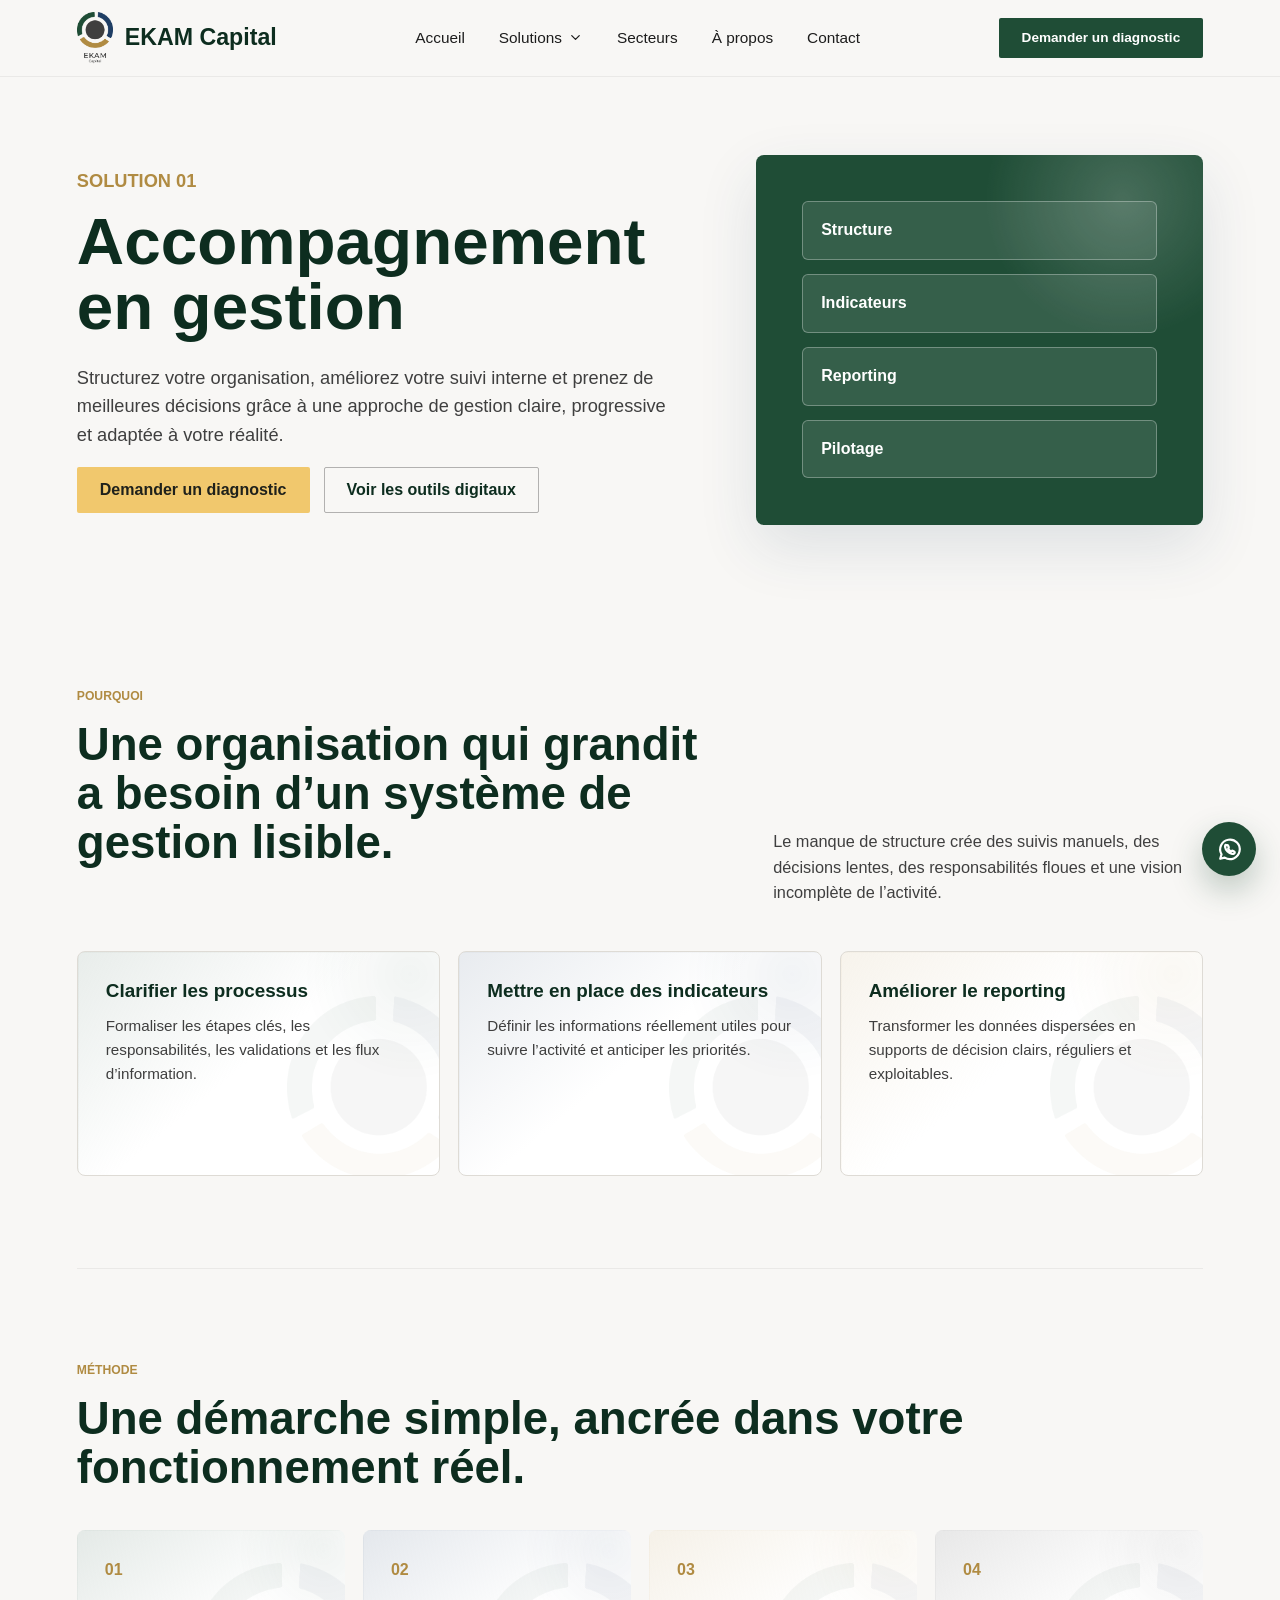
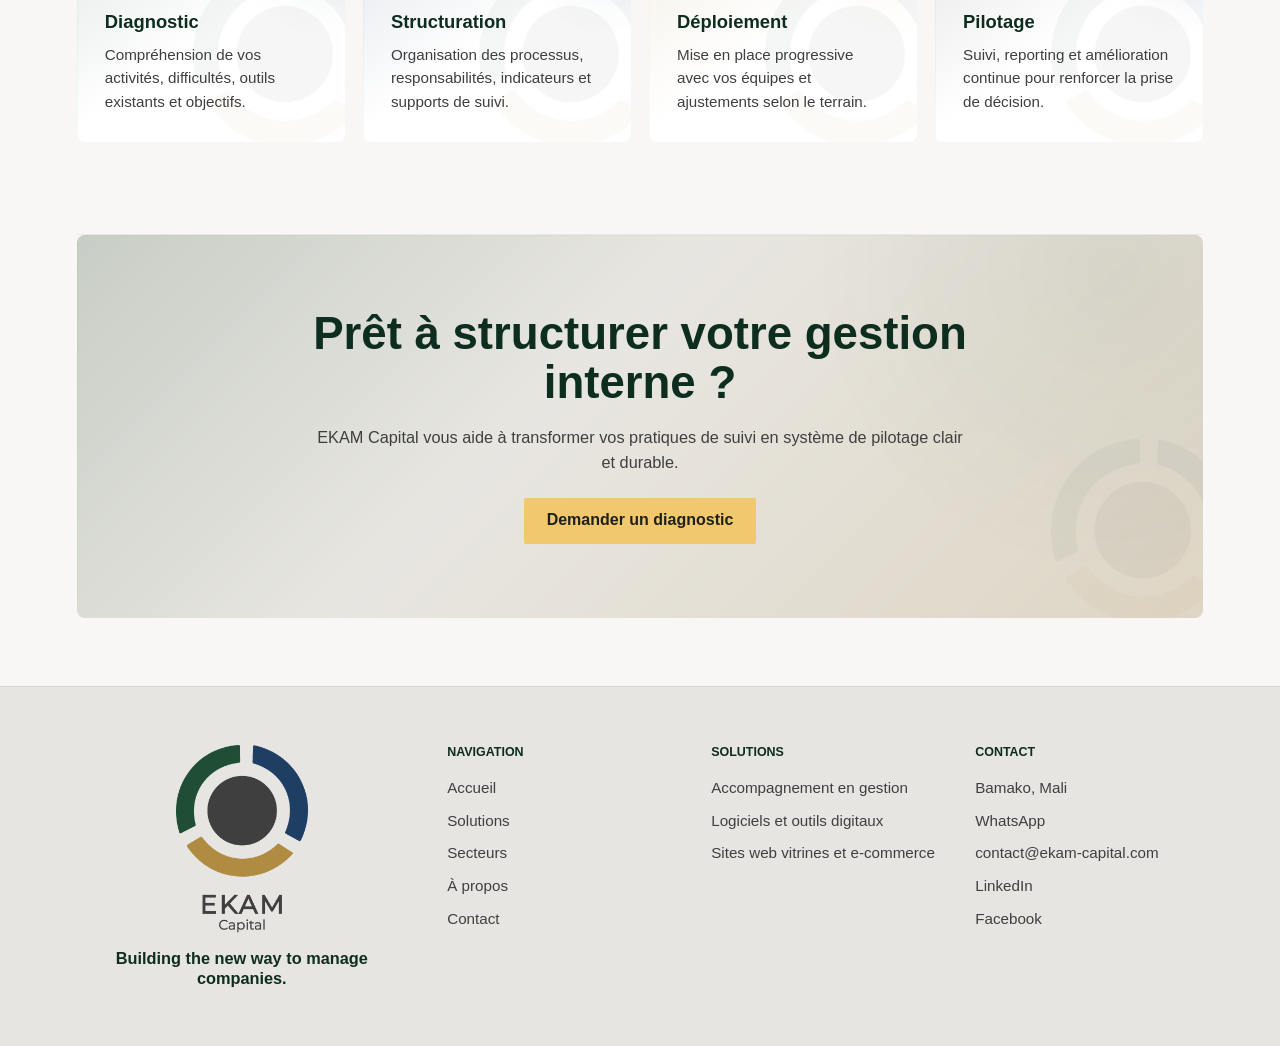
==== accompagnement-gestion.html @ 625c76a0 "Initial EKAM Capital website" ====
<!DOCTYPE html>
<html lang="fr">
  <head>
    <meta charset="UTF-8" />
    <meta name="viewport" content="width=device-width, initial-scale=1.0" />
    <meta
      name="description"
      content="Accompagnement en gestion EKAM Capital : structuration, suivi interne, reporting, indicateurs et pilotage des organisations."
    />
    <title>Accompagnement en gestion - EKAM Capital</title>
    <link rel="stylesheet" href="styles.css" />
  </head>
  <body>
    <header class="site-header">
      <a class="brand" href="index.html" aria-label="Accueil EKAM Capital">
        <img src="assets/ekam-logo.png" alt="EKAM Capital" />
        <span>EKAM Capital</span>
      </a>
      <button class="menu-toggle" type="button" aria-expanded="false" aria-controls="primary-nav">
        <span></span><span></span><span></span><span class="sr-only">Ouvrir le menu</span>
      </button>
      <nav class="primary-nav" id="primary-nav" aria-label="Navigation principale">
        <a href="index.html">Accueil</a>
        <div class="nav-dropdown">
          <button class="dropdown-toggle" type="button" aria-expanded="false">
            Solutions
            <svg viewBox="0 0 24 24" aria-hidden="true"><path d="m6 9 6 6 6-6" /></svg>
          </button>
          <div class="dropdown-menu">
            <a href="accompagnement-gestion.html">Accompagnement en gestion</a>
            <a href="logiciels-sur-mesure.html">Logiciels & outils digitaux</a>
            <a href="sites-web.html">Sites web vitrines & e-commerce</a>
          </div>
        </div>
        <a href="index.html#secteurs">Secteurs</a>
        <a href="index.html#apropos">À propos</a>
        <a href="index.html#contact">Contact</a>
      </nav>
      <a class="header-cta" href="index.html#contact">Demander un diagnostic</a>
    </header>

    <main>
      <section class="solution-hero section-reveal">
        <div>
          <p class="eyebrow">Solution 01</p>
          <h1>Accompagnement en gestion</h1>
          <p>
            Structurez votre organisation, améliorez votre suivi interne et prenez de meilleures décisions grâce à une
            approche de gestion claire, progressive et adaptée à votre réalité.
          </p>
          <div class="hero-actions">
            <a class="btn btn-gold" href="index.html#contact">Demander un diagnostic</a>
            <a class="btn btn-outline" href="logiciels-sur-mesure.html">Voir les outils digitaux</a>
          </div>
        </div>
        <div class="solution-visual visual-green" aria-hidden="true">
          <span>Structure</span>
          <span>Indicateurs</span>
          <span>Reporting</span>
          <span>Pilotage</span>
        </div>
      </section>

      <section class="detail-section section-reveal">
        <div class="section-heading">
          <div>
            <span class="section-label">Pourquoi</span>
            <h2>Une organisation qui grandit a besoin d’un système de gestion lisible.</h2>
          </div>
          <p>
            Le manque de structure crée des suivis manuels, des décisions lentes, des responsabilités floues et une
            vision incomplète de l’activité.
          </p>
        </div>
        <div class="feature-grid">
          <article class="feature-card">
            <h3>Clarifier les processus</h3>
            <p>Formaliser les étapes clés, les responsabilités, les validations et les flux d’information.</p>
          </article>
          <article class="feature-card">
            <h3>Mettre en place des indicateurs</h3>
            <p>Définir les informations réellement utiles pour suivre l’activité et anticiper les priorités.</p>
          </article>
          <article class="feature-card">
            <h3>Améliorer le reporting</h3>
            <p>Transformer les données dispersées en supports de décision clairs, réguliers et exploitables.</p>
          </article>
        </div>
      </section>

      <section class="method-section section-reveal">
        <span class="section-label">Méthode</span>
        <h2>Une démarche simple, ancrée dans votre fonctionnement réel.</h2>
        <div class="method-steps">
          <div><span>01</span><h3>Diagnostic</h3><p>Compréhension de vos activités, difficultés, outils existants et objectifs.</p></div>
          <div><span>02</span><h3>Structuration</h3><p>Organisation des processus, responsabilités, indicateurs et supports de suivi.</p></div>
          <div><span>03</span><h3>Déploiement</h3><p>Mise en place progressive avec vos équipes et ajustements selon le terrain.</p></div>
          <div><span>04</span><h3>Pilotage</h3><p>Suivi, reporting et amélioration continue pour renforcer la prise de décision.</p></div>
        </div>
      </section>

      <section class="cta-band section-reveal">
        <h2>Prêt à structurer votre gestion interne ?</h2>
        <p>EKAM Capital vous aide à transformer vos pratiques de suivi en système de pilotage clair et durable.</p>
        <a class="btn btn-gold" href="index.html#contact">Demander un diagnostic</a>
      </section>
    </main>

    <footer class="site-footer">
      <div class="footer-brand">
        <img src="assets/ekam-logo.png" alt="EKAM Capital" />
        <p>Building the new way to manage companies.</p>
      </div>
      <div class="footer-column">
        <h3>Navigation</h3>
        <a href="index.html">Accueil</a><a href="index.html#solutions">Solutions</a><a href="index.html#secteurs">Secteurs</a><a href="index.html#apropos">À propos</a><a href="index.html#contact">Contact</a>
      </div>
      <div class="footer-column">
        <h3>Solutions</h3>
        <a href="accompagnement-gestion.html">Accompagnement en gestion</a><a href="logiciels-sur-mesure.html">Logiciels et outils digitaux</a><a href="sites-web.html">Sites web vitrines et e-commerce</a>
      </div>
      <div class="footer-column">
        <h3>Contact</h3>
        <span>Bamako, Mali</span><a href="https://wa.me/22372824157" target="_blank" rel="noreferrer">WhatsApp</a><a href="mailto:contact@ekam-capital.com">contact@ekam-capital.com</a><span>LinkedIn</span><span>Facebook</span>
      </div>
    </footer>
    <a class="floating-whatsapp" href="https://wa.me/22372824157" target="_blank" rel="noreferrer" aria-label="Contacter EKAM Capital sur WhatsApp">
      <svg viewBox="0 0 24 24" aria-hidden="true">
        <path d="M4.3 19.7 5.4 16A8.1 8.1 0 1 1 8 18.7l-3.7 1Z" />
        <path d="M9.2 8.7c.2-.4.3-.4.6-.4h.5c.2 0 .4.1.5.4l.6 1.4c.1.3 0 .5-.1.7l-.4.5c.5 1 1.3 1.8 2.4 2.3l.6-.5c.2-.2.4-.2.7-.1l1.3.6c.3.1.4.3.4.6v.5c0 .3-.1.5-.4.6-.5.3-1.1.4-1.8.3-2.7-.4-5.4-3-5.8-5.8-.1-.6.1-1.2.4-1.7Z" />
      </svg>
    </a>
    <script src="script.js"></script>
  </body>
</html>
---- styles.css ----
:root {
  --green: #1f4d36;
  --green-dark: #0d2d1f;
  --blue: #1f3e64;
  --gold: #b08b42;
  --gold-soft: #f1c86d;
  --gray: #3f3f3f;
  --soft: #f3f3f3;
  --line: #dedbd5;
  --muted: #6e6e6e;
  --white: #ffffff;
  --shadow: 0 22px 60px rgba(31, 62, 100, 0.12);
  --ease-ui: cubic-bezier(0.16, 1, 0.3, 1);
  --font: "Tw Cen MT", "Century Gothic", "Aptos", "Segoe UI", sans-serif;
}

* {
  box-sizing: border-box;
}

html {
  scroll-behavior: smooth;
}

body {
  margin: 0;
  color: var(--green-dark);
  background: #f8f7f5;
  font-family: var(--font);
  line-height: 1.55;
  overflow-x: hidden;
}

body.menu-open {
  overflow: hidden;
}

a {
  color: inherit;
  text-decoration: none;
}

img {
  display: block;
  max-width: 100%;
}

main section {
  scroll-margin-top: 92px;
}

button,
input,
select,
textarea {
  font: inherit;
}

.sr-only {
  position: absolute;
  width: 1px;
  height: 1px;
  padding: 0;
  margin: -1px;
  overflow: hidden;
  clip: rect(0, 0, 0, 0);
  white-space: nowrap;
  border: 0;
}

.site-header {
  position: sticky;
  top: 0;
  z-index: 50;
  display: flex;
  align-items: center;
  justify-content: space-between;
  min-height: 74px;
  padding: 0 6vw;
  border-bottom: 1px solid rgba(63, 63, 63, 0.08);
  background: rgba(248, 247, 245, 0.94);
  backdrop-filter: blur(16px);
}

.brand {
  display: inline-flex;
  align-items: center;
  gap: 12px;
  width: auto;
  color: var(--green-dark);
  font-size: 1.45rem;
  font-weight: 900;
}

.brand img {
  width: auto;
  height: 52px;
  object-fit: contain;
}

.primary-nav {
  display: flex;
  align-items: center;
  gap: 34px;
  color: #1b1b1b;
  font-size: 0.96rem;
}

.primary-nav > a,
.dropdown-toggle {
  position: relative;
  padding: 26px 0;
  color: #1d1d1d;
  transition: color 180ms ease;
}

.primary-nav > a:hover,
.dropdown-toggle:hover {
  color: var(--green);
}

.nav-dropdown {
  position: relative;
}

.dropdown-toggle {
  display: inline-flex;
  align-items: center;
  gap: 6px;
  border: 0;
  background: transparent;
  cursor: pointer;
}

.dropdown-toggle svg {
  width: 15px;
  height: 15px;
  fill: none;
  stroke: currentColor;
  stroke-width: 2;
  stroke-linecap: round;
  stroke-linejoin: round;
}

.dropdown-menu {
  position: absolute;
  top: 68px;
  left: 50%;
  min-width: 275px;
  padding: 10px;
  border: 1px solid var(--line);
  border-radius: 8px;
  background: var(--white);
  box-shadow: var(--shadow);
  opacity: 0;
  visibility: hidden;
  pointer-events: none;
  transform: translate(-50%, 8px);
  transition: opacity 180ms ease, transform 180ms ease, visibility 180ms ease;
}

.dropdown-menu a {
  display: block;
  padding: 12px 14px;
  border-radius: 6px;
  color: var(--gray);
  font-size: 0.92rem;
}

.dropdown-menu a:hover {
  background: var(--soft);
  color: var(--green);
}

.nav-dropdown:hover .dropdown-menu,
.nav-dropdown.open .dropdown-menu {
  opacity: 1;
  visibility: visible;
  pointer-events: auto;
  transform: translate(-50%, 0);
}

.header-cta,
.btn {
  display: inline-flex;
  align-items: center;
  justify-content: center;
  min-height: 46px;
  padding: 0 22px;
  border: 1px solid transparent;
  border-radius: 2px;
  font-weight: 700;
  letter-spacing: 0;
  transition: transform 260ms var(--ease-ui), box-shadow 260ms var(--ease-ui), background 260ms var(--ease-ui), border-color 260ms var(--ease-ui);
}

.header-cta {
  min-height: 40px;
  background: var(--green);
  color: var(--white);
  font-size: 0.85rem;
}

.header-cta:hover,
.btn:hover {
  transform: translateY(-2px);
}

.menu-toggle {
  display: none;
  width: 44px;
  height: 44px;
  align-items: center;
  justify-content: center;
  flex-direction: column;
  gap: 5px;
  border: 1px solid var(--line);
  border-radius: 4px;
  background: var(--white);
}

.menu-toggle span:not(.sr-only) {
  width: 20px;
  height: 2px;
  background: var(--green);
}

.btn-gold {
  background: var(--gold-soft);
  color: #1f211b;
}

.btn-gold:hover {
  box-shadow: 0 12px 26px rgba(176, 139, 66, 0.26);
}

.btn-outline {
  border-color: rgba(63, 63, 63, 0.38);
  background: transparent;
  color: var(--green-dark);
}

.btn-outline:hover {
  border-color: var(--green);
  background: var(--white);
}

.hero .btn-outline {
  border-color: rgba(255, 255, 255, 0.58);
  color: var(--white);
}

.hero .btn-outline:hover {
  border-color: var(--white);
  background: rgba(255, 255, 255, 0.12);
}

.btn-whatsapp {
  background: var(--green);
  color: var(--white);
}

.problem-section,
.solutions-section,
.sectors-section,
.about-section,
.contact-section,
.solution-hero,
.detail-section,
.method-section,
.statement-section,
.cta-band {
  width: min(100% - 12vw, 1280px);
  margin: 0 auto;
}

.hero {
  position: relative;
  isolation: isolate;
  display: flex;
  align-items: center;
  width: 100%;
  min-height: calc(100vh - 118px);
  margin: 0;
  padding: 86px 6vw 98px;
  overflow: hidden;
  background: #102b32;
}

.hero::before {
  content: "";
  position: absolute;
  inset: 0;
  z-index: -2;
  background: url("assets/hero-architecture.png") center / cover no-repeat;
  transform: scale(1.02);
}

.hero::after {
  content: "";
  position: absolute;
  inset: 0;
  z-index: -1;
  background:
    linear-gradient(90deg, rgba(4, 28, 19, 0.92) 0%, rgba(4, 28, 19, 0.76) 42%, rgba(4, 28, 19, 0.28) 76%, rgba(4, 28, 19, 0.12) 100%),
    linear-gradient(180deg, rgba(9, 23, 28, 0.16), rgba(9, 23, 28, 0.58));
}

.hero-copy {
  width: min(100%, 1280px);
  margin: 0 auto;
}

.hero .eyebrow {
  color: var(--gold-soft);
}

.eyebrow,
.section-label {
  display: block;
  margin: 0 0 14px;
  color: var(--gold);
  font-size: 0.76rem;
  font-weight: 800;
  letter-spacing: 0;
  text-transform: uppercase;
}

h1,
h2,
h3,
p {
  margin-top: 0;
}

h1 {
  max-width: 760px;
  margin-bottom: 24px;
  color: var(--green-dark);
  font-size: 4.35rem;
  line-height: 1;
  letter-spacing: 0;
}

.hero h1 {
  max-width: 820px;
  color: var(--white);
  text-shadow: 0 16px 42px rgba(0, 0, 0, 0.28);
}

h2 {
  color: var(--green-dark);
  font-size: 2.85rem;
  line-height: 1.08;
  letter-spacing: 0;
}

h3 {
  color: var(--green-dark);
  font-size: 1.35rem;
  line-height: 1.18;
  letter-spacing: 0;
}

p {
  color: var(--gray);
  font-size: 1.02rem;
}

.hero-subtitle {
  max-width: 670px;
  margin-bottom: 26px;
  color: rgba(255, 255, 255, 0.9);
  font-size: 1.15rem;
}

.hero-actions {
  display: flex;
  flex-wrap: wrap;
  gap: 14px;
}

.problem-section,
.solutions-section,
.sectors-section,
.about-section,
.contact-section,
.detail-section,
.method-section,
.statement-section,
.cta-band {
  padding: 92px 0;
}

.problem-section {
  padding-top: 56px;
}

.split-section {
  display: grid;
  grid-template-columns: 1.05fr 0.95fr;
  gap: clamp(36px, 6vw, 88px);
  align-items: start;
}

.text-stack {
  display: grid;
  gap: 18px;
}

.text-stack p:last-child,
.section-heading p:last-child {
  margin-bottom: 0;
}

.approach-cards {
  display: grid;
  grid-template-columns: repeat(2, 1fr);
  gap: 28px;
  margin-top: 58px;
}

.approach-card {
  --card-accent: 31, 77, 54;
  position: relative;
  isolation: isolate;
  overflow: hidden;
  min-height: 340px;
  padding: 42px;
  border: 1px solid var(--line);
  border-radius: 4px;
  background:
    linear-gradient(135deg, rgba(var(--card-accent), 0.09), rgba(255, 255, 255, 0.96) 44%),
    var(--white);
  box-shadow: 0 18px 38px rgba(31, 62, 100, 0.04);
  transition: transform 360ms var(--ease-ui), box-shadow 360ms var(--ease-ui), border-color 360ms var(--ease-ui);
}

.approach-card:nth-child(2) {
  --card-accent: 31, 62, 100;
}

.approach-card::before,
.feature-card::before,
.method-steps div::before,
.about-panel::before,
.contact-form::before,
.contact-card::before,
.cta-band::before {
  content: "";
  position: absolute;
  right: -72px;
  bottom: -86px;
  z-index: 0;
  width: 265px;
  height: 265px;
  background: url("assets/ekam-logo.png") center / contain no-repeat;
  opacity: 0.045;
  pointer-events: none;
}

.approach-card::after,
.feature-card::after,
.method-steps div::after,
.about-panel::after,
.contact-form::after,
.contact-card::after,
.cta-band::after {
  content: "";
  position: absolute;
  inset: 0;
  z-index: 0;
  background:
    linear-gradient(90deg, rgba(var(--card-accent), 0.07) 0 1px, transparent 1px 72px),
    linear-gradient(180deg, rgba(var(--card-accent), 0.05) 0 1px, transparent 1px 72px),
    radial-gradient(circle at 92% 10%, rgba(var(--card-accent), 0.11), transparent 28%);
  opacity: 0.55;
  pointer-events: none;
}

.approach-card > *,
.feature-card > *,
.method-steps div > *,
.about-panel > *,
.contact-form > *,
.contact-card > *,
.cta-band > * {
  position: relative;
  z-index: 1;
}

.approach-card:hover {
  transform: translateY(-5px);
  border-color: rgba(176, 139, 66, 0.42);
  box-shadow: 0 24px 46px rgba(31, 62, 100, 0.1);
}

.approach-icon {
  display: inline-flex;
  align-items: center;
  justify-content: center;
  width: 46px;
  height: 46px;
  margin-bottom: 34px;
  border-radius: 2px;
}

.approach-icon svg {
  width: 23px;
  height: 23px;
  fill: none;
  stroke: currentColor;
  stroke-width: 1.8;
  stroke-linecap: round;
  stroke-linejoin: round;
}

.icon-green {
  background: rgba(31, 77, 54, 0.2);
  color: var(--green);
}

.icon-blue {
  background: rgba(31, 62, 100, 0.2);
  color: var(--blue);
}

.approach-card h3 {
  margin-bottom: 14px;
  font-size: 1.55rem;
}

.approach-card p {
  margin-bottom: 24px;
  font-size: 0.98rem;
}

.approach-card ul {
  display: grid;
  gap: 10px;
  margin: 0;
  padding: 0;
  color: var(--gray);
  list-style: none;
}

.approach-card li {
  position: relative;
  padding-left: 20px;
  font-size: 0.9rem;
}

.approach-card li::before {
  content: "";
  position: absolute;
  top: 0.65em;
  left: 0;
  width: 7px;
  height: 7px;
  border: 1px solid var(--gold);
  border-radius: 50%;
}

.section-heading {
  display: grid;
  grid-template-columns: 1fr minmax(280px, 430px);
  gap: clamp(30px, 5vw, 72px);
  align-items: end;
  margin-bottom: 46px;
}

.section-heading.centered {
  display: block;
  max-width: 790px;
  margin: 0 auto 46px;
  text-align: center;
}

.solution-banners {
  display: grid;
  gap: 18px;
}

.solution-banner {
  display: grid;
  grid-template-columns: 84px 1fr 60px;
  gap: 28px;
  align-items: center;
  min-height: 205px;
  padding: clamp(28px, 4vw, 52px);
  border-radius: 8px;
  color: var(--white);
  overflow: hidden;
  position: relative;
  transition: transform 220ms ease, box-shadow 220ms ease, filter 220ms ease;
}

.solution-banner::before {
  content: "";
  position: absolute;
  right: -58px;
  bottom: -92px;
  width: 285px;
  height: 285px;
  background: url("assets/ekam-logo.png") center / contain no-repeat;
  opacity: 0.08;
  pointer-events: none;
}

.solution-banner::after {
  content: "";
  position: absolute;
  inset: 0;
  background:
    linear-gradient(110deg, rgba(255, 255, 255, 0.12), transparent 42%),
    radial-gradient(circle at 88% 20%, rgba(255, 255, 255, 0.16), transparent 24%);
  pointer-events: none;
}

.solution-banner:hover {
  transform: translateY(-4px);
  box-shadow: 0 24px 50px rgba(31, 62, 100, 0.18);
  filter: saturate(1.05);
}

.solution-banner:hover .banner-arrow {
  transform: translateX(8px);
}

.solution-banner h3,
.solution-banner p,
.solution-banner .banner-index,
.solution-banner .banner-arrow {
  position: relative;
  z-index: 1;
  color: var(--white);
}

.solution-banner h3 {
  margin-bottom: 10px;
  font-size: 2.45rem;
}

.solution-banner p {
  max-width: 760px;
  margin-bottom: 0;
  color: rgba(255, 255, 255, 0.88);
  font-size: 1.04rem;
}

.banner-index {
  align-self: start;
  color: rgba(255, 255, 255, 0.7);
  font-weight: 800;
}

.banner-arrow {
  display: inline-flex;
  justify-self: end;
  align-items: center;
  justify-content: center;
  width: 54px;
  height: 54px;
  border: 1px solid rgba(255, 255, 255, 0.45);
  border-radius: 50%;
  font-size: 1.8rem;
  transition: transform 200ms ease;
}

.banner-green {
  background: var(--green);
}

.banner-blue {
  background: var(--blue);
}

.banner-gold {
  background: var(--gold);
}

.sector-grid {
  display: grid;
  grid-template-columns: repeat(4, 1fr);
  gap: 16px;
}

.sector-mosaic {
  display: grid;
  grid-template-columns: repeat(4, minmax(0, 1fr));
  grid-auto-rows: minmax(150px, auto);
  gap: 10px;
}

.sector-tile {
  position: relative;
  display: flex;
  min-height: 205px;
  padding: 28px 32px;
  overflow: hidden;
  isolation: isolate;
  border-radius: 2px;
  align-items: flex-end;
  justify-content: space-between;
}

.sector-tile::before {
  content: "";
  position: absolute;
  right: -54px;
  bottom: -76px;
  z-index: 0;
  width: 210px;
  height: 210px;
  background: url("assets/ekam-logo.png") center / contain no-repeat;
  opacity: 0.05;
  pointer-events: none;
}

.sector-tile::after {
  content: "";
  position: absolute;
  inset: 0;
  z-index: 1;
  pointer-events: none;
}

.tile-copy {
  position: relative;
  z-index: 2;
}

.sector-tile h3 {
  margin-bottom: 8px;
  font-size: 1.35rem;
}

.sector-tile p {
  max-width: 620px;
  margin-bottom: 0;
  font-size: 0.92rem;
  opacity: 0.88;
}

.tile-icon {
  position: absolute;
  top: 28px;
  left: 28px;
  display: inline-flex;
  align-items: center;
  justify-content: center;
  width: 28px;
  height: 28px;
  z-index: 2;
}

.tile-icon svg {
  width: 23px;
  height: 23px;
  fill: none;
  stroke: currentColor;
  stroke-width: 1.8;
  stroke-linecap: round;
  stroke-linejoin: round;
}

.tile-wide {
  grid-column: span 3;
}

.tile-light {
  min-height: 190px;
  color: var(--green-dark);
  background:
    linear-gradient(90deg, rgba(248, 247, 245, 0.78), rgba(248, 247, 245, 0.9)),
    repeating-linear-gradient(90deg, rgba(31, 62, 100, 0.16) 0 1px, transparent 1px 86px),
    linear-gradient(135deg, rgba(31, 62, 100, 0.15), rgba(255, 255, 255, 0.5));
}

.tile-light::after {
  background:
    linear-gradient(118deg, transparent 48%, rgba(31, 62, 100, 0.08) 49%, transparent 50%),
    linear-gradient(62deg, transparent 55%, rgba(31, 77, 54, 0.08) 56%, transparent 57%);
}

.tile-light .tile-icon {
  color: var(--blue);
}

.tile-light h3,
.tile-light p {
  color: var(--green-dark);
}

.tile-green {
  color: var(--white);
  background:
    radial-gradient(circle at 86% 18%, rgba(255, 255, 255, 0.12), transparent 25%),
    linear-gradient(135deg, rgba(255, 255, 255, 0.08), transparent 42%),
    var(--green);
}

.tile-blue {
  color: var(--white);
  background:
    radial-gradient(circle at 18% 22%, rgba(255, 255, 255, 0.11), transparent 24%),
    linear-gradient(145deg, rgba(255, 255, 255, 0.09), transparent 46%),
    var(--blue);
}

.tile-gold {
  grid-column: span 3;
  color: #1d211c;
  background:
    radial-gradient(circle at 92% 20%, rgba(255, 255, 255, 0.24), transparent 24%),
    linear-gradient(120deg, rgba(255, 255, 255, 0.2), transparent 38%),
    #efc96f;
}

.tile-green::before,
.tile-blue::before,
.tile-charcoal::before {
  opacity: 0.1;
  filter: brightness(0) invert(1);
}

.tile-gold::before,
.tile-gold-soft::before {
  opacity: 0.1;
  mix-blend-mode: multiply;
}

.tile-green::after {
  background:
    repeating-linear-gradient(90deg, rgba(255, 255, 255, 0.08) 0 1px, transparent 1px 68px),
    linear-gradient(34deg, transparent 58%, rgba(255, 255, 255, 0.14) 58.5%, transparent 60%),
    linear-gradient(146deg, transparent 60%, rgba(255, 255, 255, 0.08) 60.5%, transparent 62%);
}

.tile-blue::after {
  background:
    radial-gradient(circle, rgba(255, 255, 255, 0.2) 0 1px, transparent 1.5px) 24px 22px / 22px 22px,
    repeating-linear-gradient(0deg, rgba(255, 255, 255, 0.07) 0 1px, transparent 1px 62px),
    linear-gradient(116deg, transparent 50%, rgba(255, 255, 255, 0.13) 50.5%, transparent 52%);
}

.tile-gold::after {
  background:
    repeating-linear-gradient(90deg, rgba(31, 77, 54, 0.1) 0 1px, transparent 1px 78px),
    linear-gradient(28deg, transparent 54%, rgba(31, 62, 100, 0.12) 54.5%, transparent 56%),
    linear-gradient(152deg, transparent 63%, rgba(255, 255, 255, 0.25) 63.5%, transparent 65%);
}

.tile-green h3,
.tile-green p,
.tile-blue h3,
.tile-blue p,
.tile-charcoal h3,
.tile-charcoal p {
  color: var(--white);
}

.tile-gold h3,
.tile-gold p {
  color: #1d211c;
}

.tile-small {
  min-height: 130px;
  align-items: flex-end;
  border: 0;
  color: var(--white);
  font-weight: 800;
}

.tile-small .tile-copy {
  padding-top: 50px;
}

.tile-small h3 {
  margin-bottom: 0;
  font-size: 1.06rem;
}

.tile-small p {
  opacity: 0.88;
  color: rgba(255, 255, 255, 0.9);
  font-size: 0.83rem;
  font-weight: 600;
}

.tile-gold-soft {
  color: #1d211c;
  background:
    radial-gradient(circle at 80% 26%, rgba(255, 255, 255, 0.22), transparent 26%),
    linear-gradient(135deg, rgba(255, 255, 255, 0.16), transparent 44%),
    #efc96f;
}

.tile-gold-soft h3,
.tile-gold-soft p {
  color: #1d211c;
}

.tile-gold-soft::after {
  background:
    radial-gradient(circle, rgba(31, 62, 100, 0.18) 0 1px, transparent 1.4px) 22px 20px / 24px 24px,
    linear-gradient(38deg, transparent 60%, rgba(31, 77, 54, 0.14) 60.5%, transparent 62%);
}

.tile-charcoal {
  background:
    radial-gradient(circle at 82% 20%, rgba(255, 255, 255, 0.12), transparent 24%),
    linear-gradient(140deg, rgba(255, 255, 255, 0.1), transparent 42%),
    var(--gray);
}

.tile-charcoal::after {
  background:
    repeating-linear-gradient(90deg, rgba(255, 255, 255, 0.08) 0 1px, transparent 1px 52px),
    repeating-linear-gradient(0deg, rgba(255, 255, 255, 0.06) 0 1px, transparent 1px 48px),
    linear-gradient(132deg, transparent 50%, rgba(176, 139, 66, 0.18) 50.5%, transparent 52%);
}

.sector-card,
.feature-card {
  --card-accent: 31, 77, 54;
  position: relative;
  isolation: isolate;
  overflow: hidden;
  min-height: 225px;
  padding: 28px;
  border: 1px solid var(--line);
  border-radius: 8px;
  background:
    linear-gradient(140deg, rgba(var(--card-accent), 0.1), rgba(255, 255, 255, 0.96) 48%),
    var(--white);
  transition: transform 180ms ease, box-shadow 180ms ease, border-color 180ms ease;
}

.feature-card:nth-child(2) {
  --card-accent: 31, 62, 100;
}

.feature-card:nth-child(3) {
  --card-accent: 176, 139, 66;
}

.sector-card:hover,
.feature-card:hover {
  transform: translateY(-3px);
  border-color: rgba(176, 139, 66, 0.55);
  box-shadow: 0 18px 38px rgba(31, 62, 100, 0.08);
}

.sector-card svg {
  width: 32px;
  height: 32px;
  margin-bottom: 22px;
  fill: none;
  stroke: var(--blue);
  stroke-width: 1.8;
  stroke-linecap: round;
  stroke-linejoin: round;
}

.sector-card h3,
.feature-card h3 {
  margin-bottom: 12px;
  font-size: 1.18rem;
}

.sector-card p,
.feature-card p {
  margin-bottom: 0;
  font-size: 0.95rem;
}

.about-panel {
  --card-accent: 31, 77, 54;
  position: relative;
  isolation: isolate;
  overflow: hidden;
  display: grid;
  grid-template-columns: 0.9fr 1.1fr;
  gap: clamp(36px, 6vw, 86px);
  padding: clamp(34px, 5vw, 68px);
  border-radius: 8px;
  background:
    linear-gradient(125deg, rgba(31, 77, 54, 0.12), rgba(232, 230, 225, 0.84) 38%, rgba(176, 139, 66, 0.14)),
    #e8e6e1;
}

.contact-intro {
  max-width: 820px;
  margin: 0 auto 48px;
  text-align: center;
}

.contact-layout {
  display: grid;
  grid-template-columns: minmax(0, 1.1fr) minmax(310px, 0.55fr);
  gap: 28px;
  align-items: start;
}

.contact-form,
.contact-card {
  --card-accent: 31, 62, 100;
  position: relative;
  isolation: isolate;
  overflow: hidden;
  border: 1px solid var(--line);
  border-radius: 8px;
  background:
    linear-gradient(140deg, rgba(var(--card-accent), 0.08), rgba(255, 255, 255, 0.96) 46%),
    var(--white);
  box-shadow: 0 18px 50px rgba(31, 62, 100, 0.08);
}

.contact-form {
  --card-accent: 31, 77, 54;
}

.contact-form {
  display: grid;
  gap: 18px;
  padding: clamp(28px, 4vw, 48px);
}

.form-grid {
  display: grid;
  grid-template-columns: 1fr 1fr;
  gap: 18px;
}

.form-honeypot {
  display: none !important;
}

label {
  display: grid;
  gap: 8px;
  color: #242424;
  font-size: 0.88rem;
  font-weight: 800;
  letter-spacing: 0;
}

input,
select,
textarea {
  width: 100%;
  border: 1px solid rgba(63, 63, 63, 0.36);
  border-radius: 2px;
  background: #f7f5f3;
  color: var(--green-dark);
  outline: none;
  transition: border-color 160ms ease, box-shadow 160ms ease, background 160ms ease;
}

input,
select {
  min-height: 52px;
  padding: 0 16px;
}

textarea {
  resize: vertical;
  padding: 14px 16px;
}

input:focus,
select:focus,
textarea:focus {
  border-color: var(--green);
  background: var(--white);
  box-shadow: 0 0 0 3px rgba(31, 77, 54, 0.12);
}

.form-actions {
  display: flex;
  flex-wrap: wrap;
  gap: 12px;
  margin-top: 10px;
}

.form-feedback {
  display: none;
  gap: 6px;
  padding: 18px 20px;
  border-left: 4px solid var(--green);
  background: rgba(31, 77, 54, 0.08);
  color: var(--gray);
}

.form-feedback.is-visible {
  display: grid;
}

.form-feedback.is-error {
  border-left-color: var(--gold);
  background: rgba(176, 139, 66, 0.14);
}

.form-feedback strong {
  color: var(--green-dark);
  font-size: 1rem;
}

.form-feedback span {
  font-size: 0.95rem;
  line-height: 1.6;
}

.contact-form button:disabled {
  cursor: wait;
  opacity: 0.72;
}

.contact-card {
  --card-accent: 176, 139, 66;
  position: sticky;
  top: 100px;
  display: grid;
  gap: 20px;
  padding: 34px;
  background:
    linear-gradient(rgba(255, 255, 255, 0.9), rgba(255, 255, 255, 0.94)),
    radial-gradient(circle at 80% 18%, rgba(31, 62, 100, 0.16), transparent 28%),
    linear-gradient(145deg, rgba(31, 77, 54, 0.08), rgba(176, 139, 66, 0.1));
}

.contact-card::before {
  right: 12px;
  bottom: 12px;
  width: 180px;
  height: 180px;
  opacity: 0.035;
}

.contact-card h3 {
  margin-bottom: 0;
}

.contact-card p {
  margin-bottom: 0;
}

.contact-lines {
  display: grid;
  gap: 10px;
  color: var(--gray);
}

.contact-lines a:hover,
.footer-column a:hover {
  color: var(--green);
  text-decoration: underline;
}

.mini-cta {
  display: grid;
  gap: 8px;
  padding: 18px;
  border-left: 4px solid var(--gold);
  background: rgba(255, 255, 255, 0.62);
}

.mini-cta strong {
  color: var(--green-dark);
}

.mini-cta span {
  color: var(--gray);
}

.floating-whatsapp {
  position: fixed;
  right: 24px;
  bottom: 24px;
  z-index: 45;
  display: inline-flex;
  align-items: center;
  justify-content: center;
  width: 54px;
  height: 54px;
  border-radius: 50%;
  background: var(--green);
  color: var(--white);
  box-shadow: 0 14px 32px rgba(31, 77, 54, 0.28);
}

.floating-whatsapp svg {
  width: 29px;
  height: 29px;
  fill: none;
  stroke: currentColor;
  stroke-width: 1.8;
  stroke-linecap: round;
  stroke-linejoin: round;
}

.thanks-main {
  min-height: calc(100vh - 280px);
  padding: 92px 6vw;
  background:
    linear-gradient(rgba(248, 247, 245, 0.88), rgba(248, 247, 245, 0.96)),
    url("assets/hero-architecture.png") center / cover no-repeat;
}

.thanks-panel {
  position: relative;
  isolation: isolate;
  overflow: hidden;
  max-width: 820px;
  padding: clamp(34px, 6vw, 72px);
  border: 1px solid rgba(31, 77, 54, 0.14);
  border-radius: 8px;
  background:
    linear-gradient(135deg, rgba(255, 255, 255, 0.92), rgba(232, 230, 225, 0.88)),
    var(--white);
  box-shadow: 0 24px 70px rgba(31, 62, 100, 0.14);
}

.thanks-panel::before {
  content: "";
  position: absolute;
  right: -72px;
  bottom: -86px;
  z-index: 0;
  width: 270px;
  height: 270px;
  background: url("assets/ekam-logo.png") center / contain no-repeat;
  opacity: 0.045;
  pointer-events: none;
}

.thanks-panel > * {
  position: relative;
  z-index: 1;
}

.thanks-panel h1 {
  max-width: 760px;
  margin: 12px 0 18px;
  color: var(--green-dark);
  font-size: clamp(2.4rem, 5vw, 4.4rem);
}

.thanks-panel p {
  max-width: 690px;
  font-size: 1.08rem;
}

.thanks-actions {
  display: flex;
  flex-wrap: wrap;
  gap: 12px;
  margin-top: 30px;
}

.site-footer {
  display: grid;
  grid-template-columns: minmax(220px, 1.1fr) repeat(3, minmax(160px, 0.75fr));
  gap: 36px;
  padding: 58px 6vw;
  border-top: 1px solid rgba(63, 63, 63, 0.1);
  background: #e7e5e1;
}

.footer-brand {
  display: grid;
  align-content: start;
  justify-items: center;
  width: min(100%, 330px);
  text-align: center;
}

.footer-brand img {
  width: 132px;
  margin-bottom: 12px;
}

.footer-brand p {
  max-width: 330px;
  margin-bottom: 0;
  color: var(--green-dark);
  font-weight: 900;
  line-height: 1.25;
}

.footer-column span,
.footer-column a {
  color: var(--gray);
  font-size: 0.95rem;
}

.footer-column {
  display: grid;
  align-content: start;
  gap: 9px;
}

.footer-column h3 {
  margin-bottom: 8px;
  color: var(--green-dark);
  font-size: 0.78rem;
  letter-spacing: 0;
  text-transform: uppercase;
}

.solution-hero {
  display: grid;
  grid-template-columns: minmax(0, 0.95fr) minmax(320px, 0.72fr);
  gap: clamp(40px, 7vw, 96px);
  align-items: center;
  padding: 78px 0 70px;
}

.solution-hero h1 {
  font-size: 4.1rem;
}

.solution-hero p {
  max-width: 690px;
  font-size: 1.14rem;
}

.solution-visual {
  display: grid;
  gap: 14px;
  padding: clamp(26px, 4vw, 46px);
  border-radius: 8px;
  min-height: 370px;
  align-content: center;
  color: var(--white);
  box-shadow: var(--shadow);
}

.solution-visual span {
  display: block;
  padding: 16px 18px;
  border: 1px solid rgba(255, 255, 255, 0.3);
  border-radius: 6px;
  background: rgba(255, 255, 255, 0.1);
  font-weight: 800;
}

.visual-green {
  background:
    radial-gradient(circle at 82% 12%, rgba(255, 255, 255, 0.18), transparent 28%),
    var(--green);
}

.visual-blue {
  background:
    radial-gradient(circle at 82% 12%, rgba(255, 255, 255, 0.18), transparent 28%),
    var(--blue);
}

.visual-gold {
  background:
    radial-gradient(circle at 82% 12%, rgba(255, 255, 255, 0.2), transparent 28%),
    var(--gold);
}

.feature-grid {
  display: grid;
  grid-template-columns: repeat(3, 1fr);
  gap: 18px;
}

.method-section {
  border-top: 1px solid rgba(63, 63, 63, 0.08);
  border-bottom: 1px solid rgba(63, 63, 63, 0.08);
}

.method-steps {
  display: grid;
  grid-template-columns: repeat(4, 1fr);
  gap: 18px;
  margin-top: 36px;
}

.method-steps div {
  --card-accent: 31, 77, 54;
  position: relative;
  isolation: isolate;
  overflow: hidden;
  padding: 28px;
  border-radius: 8px;
  background:
    linear-gradient(145deg, rgba(var(--card-accent), 0.12), rgba(255, 255, 255, 0.95) 50%),
    var(--white);
}

.method-steps div:nth-child(2) {
  --card-accent: 31, 62, 100;
}

.method-steps div:nth-child(3) {
  --card-accent: 176, 139, 66;
}

.method-steps div:nth-child(4) {
  --card-accent: 63, 63, 63;
}

.method-steps span {
  display: inline-flex;
  margin-bottom: 28px;
  color: var(--gold);
  font-weight: 900;
}

.method-steps h3 {
  margin-bottom: 10px;
  font-size: 1.15rem;
}

.method-steps p {
  margin-bottom: 0;
  font-size: 0.95rem;
}

.statement-section {
  padding-top: 42px;
  padding-bottom: 42px;
}

.statement-section p {
  max-width: 1040px;
  margin: 0 auto;
  color: var(--green-dark);
  font-size: 2.25rem;
  line-height: 1.16;
  text-align: center;
}

.cta-band {
  --card-accent: 31, 77, 54;
  position: relative;
  isolation: isolate;
  overflow: hidden;
  display: grid;
  justify-items: center;
  gap: 18px;
  margin-bottom: 68px;
  padding: clamp(42px, 6vw, 74px);
  border-radius: 8px;
  background:
    linear-gradient(135deg, rgba(31, 77, 54, 0.16), rgba(232, 230, 225, 0.9) 42%, rgba(176, 139, 66, 0.18)),
    #e8e6e1;
  text-align: center;
}

.cta-band h2 {
  max-width: 720px;
  margin-bottom: 0;
}

.cta-band p {
  max-width: 650px;
  margin-bottom: 4px;
}

.section-reveal {
  opacity: 0;
  transform: translateY(24px);
  transition: opacity 620ms var(--ease-ui), transform 620ms var(--ease-ui);
}

.hero.section-reveal,
.solution-hero.section-reveal {
  opacity: 1;
  transform: none;
}

.section-reveal.is-visible {
  opacity: 1;
  transform: translateY(0);
}

.section-reveal .approach-card,
.section-reveal .solution-banner,
.section-reveal .sector-tile,
.section-reveal .feature-card,
.section-reveal .method-steps > div {
  opacity: 0;
  transform: translateY(18px);
  transition: opacity 620ms var(--ease-ui), transform 620ms var(--ease-ui), box-shadow 360ms var(--ease-ui), filter 360ms var(--ease-ui);
}

.section-reveal.is-visible .approach-card,
.section-reveal.is-visible .solution-banner,
.section-reveal.is-visible .sector-tile,
.section-reveal.is-visible .feature-card,
.section-reveal.is-visible .method-steps > div {
  opacity: 1;
  transform: translateY(0);
}

.section-reveal.is-visible .approach-card:nth-child(2),
.section-reveal.is-visible .solution-banner:nth-child(2),
.section-reveal.is-visible .sector-tile:nth-child(2),
.section-reveal.is-visible .feature-card:nth-child(2),
.section-reveal.is-visible .method-steps > div:nth-child(2) {
  transition-delay: 80ms;
}

.section-reveal.is-visible .solution-banner:nth-child(3),
.section-reveal.is-visible .sector-tile:nth-child(3),
.section-reveal.is-visible .feature-card:nth-child(3),
.section-reveal.is-visible .method-steps > div:nth-child(3) {
  transition-delay: 140ms;
}

.section-reveal.is-visible .sector-tile:nth-child(4),
.section-reveal.is-visible .method-steps > div:nth-child(4) {
  transition-delay: 200ms;
}

.section-reveal.is-visible .sector-tile:nth-child(n + 5) {
  transition-delay: 240ms;
}

.section-reveal.is-visible .approach-card:hover,
.section-reveal.is-visible .solution-banner:hover,
.section-reveal.is-visible .feature-card:hover {
  transform: translateY(-5px);
}

@media (max-width: 1080px) {
  .solution-hero,
  .split-section,
  .about-panel,
  .contact-layout {
    grid-template-columns: 1fr;
  }

  .hero {
    min-height: calc(100vh - 116px);
  }

  .section-heading {
    grid-template-columns: 1fr;
    align-items: start;
  }

  .approach-cards {
    grid-template-columns: 1fr;
  }

  .sector-mosaic {
    grid-template-columns: repeat(2, 1fr);
  }

  .tile-wide,
  .tile-gold {
    grid-column: span 2;
  }

  .feature-grid,
  .method-steps {
    grid-template-columns: repeat(2, 1fr);
  }

  .contact-card {
    position: static;
  }

  .site-footer {
    grid-template-columns: repeat(2, minmax(0, 1fr));
  }
}

@media (max-width: 820px) {
  .site-header {
    min-height: 68px;
    padding: 0 22px;
  }

  .brand {
    gap: 10px;
    font-size: 1.18rem;
  }

  .brand img {
    height: 44px;
  }

  .menu-toggle {
    display: inline-flex;
  }

  .header-cta {
    display: none;
  }

  .primary-nav {
    position: fixed;
    inset: 68px 0 auto 0;
    display: none;
    min-height: calc(100vh - 68px);
    padding: 28px 22px;
    flex-direction: column;
    align-items: stretch;
    gap: 0;
    background: #f8f7f5;
    border-top: 1px solid var(--line);
  }

  body.menu-open .primary-nav {
    display: flex;
  }

  .primary-nav > a,
  .dropdown-toggle {
    width: 100%;
    justify-content: space-between;
    padding: 17px 0;
    border-bottom: 1px solid rgba(63, 63, 63, 0.1);
    font-size: 1.15rem;
  }

  .nav-dropdown:hover .dropdown-menu {
    opacity: 0;
    visibility: hidden;
    pointer-events: none;
  }

  .nav-dropdown.open .dropdown-menu {
    opacity: 1;
    visibility: visible;
    pointer-events: auto;
  }

  .dropdown-menu {
    position: static;
    display: none;
    min-width: 0;
    padding: 4px 0 12px 14px;
    border: 0;
    background: transparent;
    box-shadow: none;
    transform: none;
    visibility: hidden;
  }

  .nav-dropdown.open .dropdown-menu {
    display: block;
    transform: none;
    visibility: visible;
  }

  .dropdown-menu a {
    padding: 10px 0;
    background: transparent;
  }

  .hero,
  .problem-section,
  .solutions-section,
  .sectors-section,
  .about-section,
  .contact-section,
  .solution-hero,
  .detail-section,
  .method-section,
  .statement-section,
  .cta-band {
    width: min(100% - 44px, 1280px);
  }

  .hero {
    width: 100%;
  }

  .hero,
  .solution-hero {
    padding: 54px 0 58px;
  }

  .hero {
    min-height: calc(100vh - 68px);
    padding: 86px 22px 72px;
  }

  .hero::before {
    background-position: 58% center;
  }

  .hero::after {
    background:
      linear-gradient(90deg, rgba(4, 28, 19, 0.94) 0%, rgba(4, 28, 19, 0.84) 56%, rgba(4, 28, 19, 0.44) 100%),
      linear-gradient(180deg, rgba(9, 23, 28, 0.12), rgba(9, 23, 28, 0.64));
  }

  .problem-section,
  .solutions-section,
  .sectors-section,
  .about-section,
  .contact-section,
  .detail-section,
  .method-section {
    padding: 62px 0;
  }

  h1 {
    font-size: 3rem;
    line-height: 1.05;
  }

  h2 {
    font-size: 2.25rem;
  }

  .solution-hero h1 {
    font-size: 3rem;
  }

  .solution-banner h3 {
    font-size: 2rem;
  }

  .hero-subtitle,
  .solution-hero p {
    font-size: 1.03rem;
  }

  .hero-actions,
  .form-actions {
    display: grid;
    grid-template-columns: 1fr;
  }

  .btn {
    width: 100%;
  }

  .solution-banner {
    grid-template-columns: 1fr;
    gap: 18px;
    min-height: 0;
  }

  .banner-arrow {
    justify-self: start;
  }

  .sector-mosaic,
  .feature-grid,
  .method-steps,
  .form-grid,
  .site-footer {
    grid-template-columns: 1fr;
  }

  .tile-wide,
  .tile-gold {
    grid-column: span 1;
  }

  .sector-tile {
    min-height: 180px;
    padding: 26px;
  }

  .sector-tile:not(.tile-small) h3 {
    padding-top: 44px;
  }

  .tile-small {
    min-height: 150px;
  }

  .tile-small p {
    max-height: none;
    opacity: 0.88;
    transform: translateY(0);
  }

  .sector-card,
  .feature-card {
    min-height: 0;
  }

  .about-panel,
  .approach-card,
  .contact-form,
  .contact-card {
    padding: 26px;
  }

  .solution-visual {
    min-height: 300px;
  }

  .statement-section {
    padding-top: 20px;
    padding-bottom: 20px;
  }

  .statement-section p {
    font-size: 1.8rem;
    text-align: left;
  }

  .floating-whatsapp {
    right: 16px;
    bottom: 16px;
    width: 50px;
    height: 50px;
  }
}

@media (prefers-reduced-motion: reduce) {
  *,
  *::before,
  *::after {
    scroll-behavior: auto !important;
    transition-duration: 0.01ms !important;
    animation-duration: 0.01ms !important;
  }
}
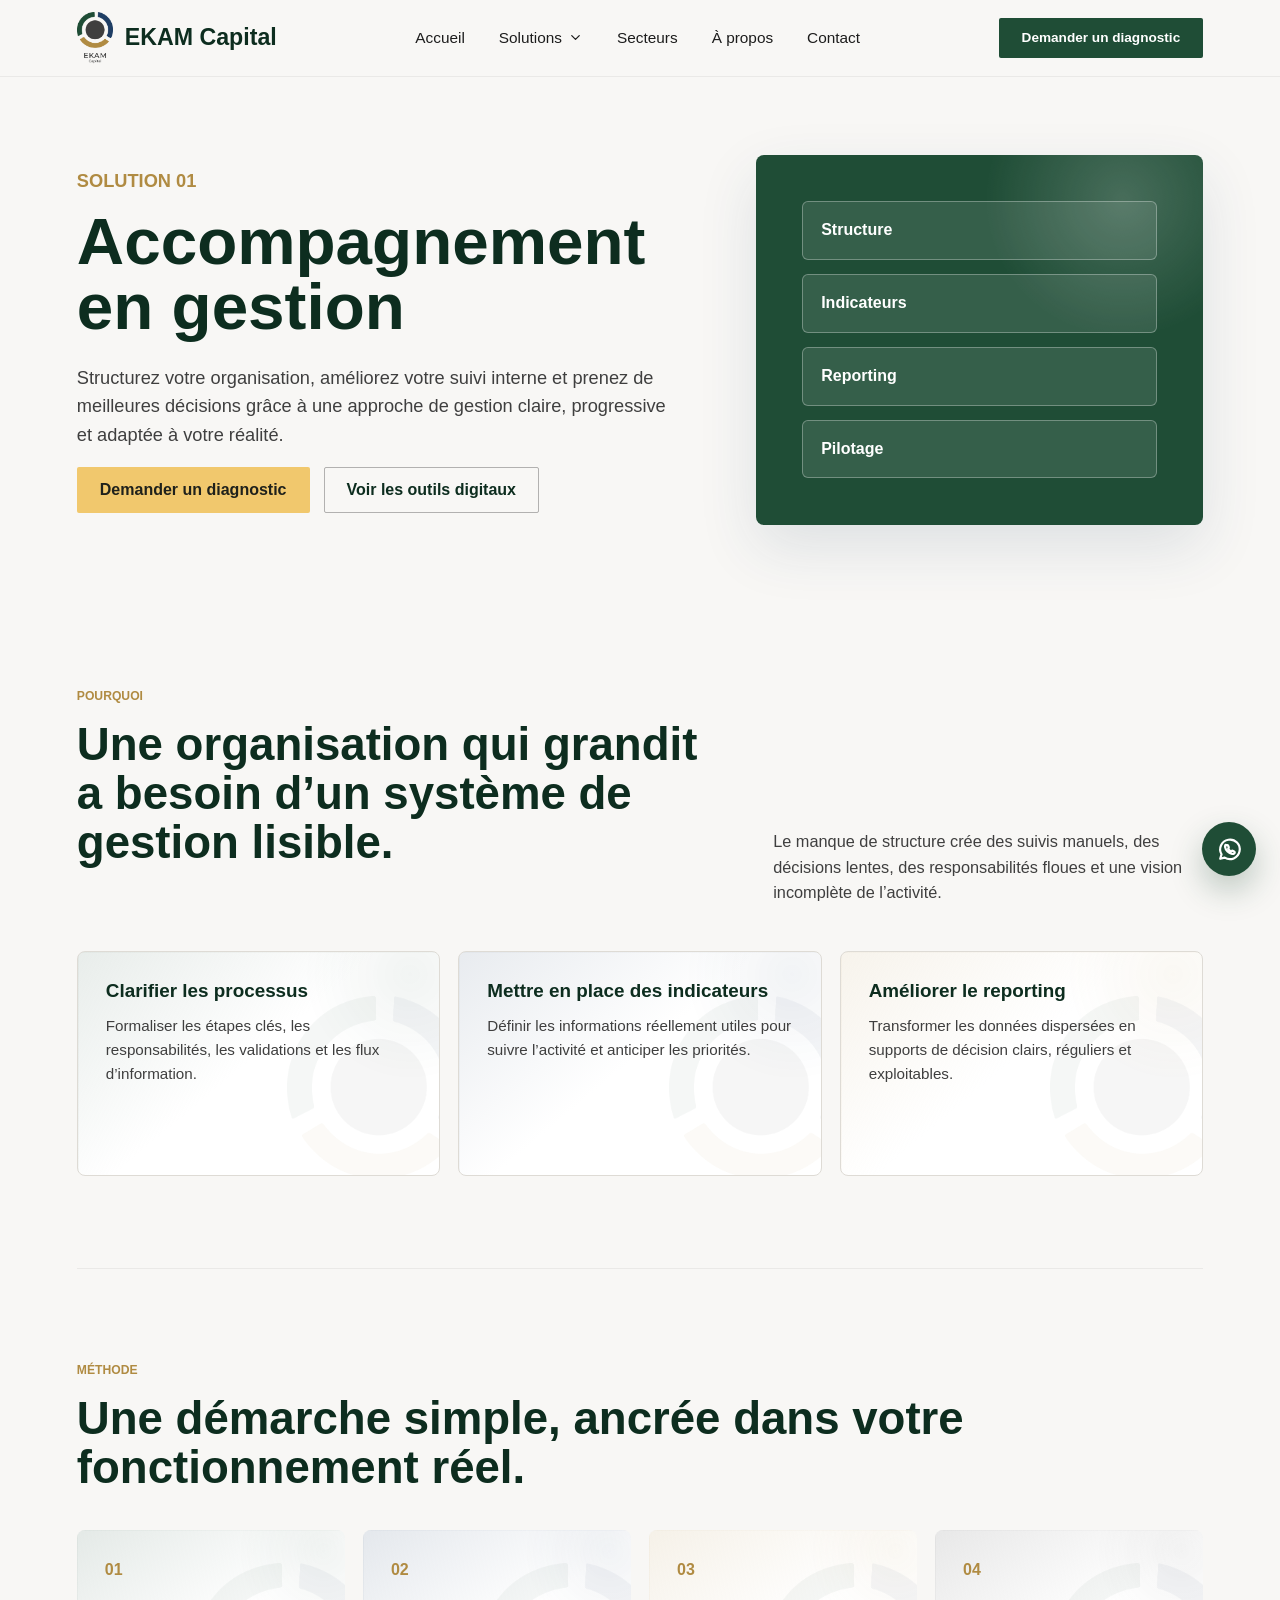
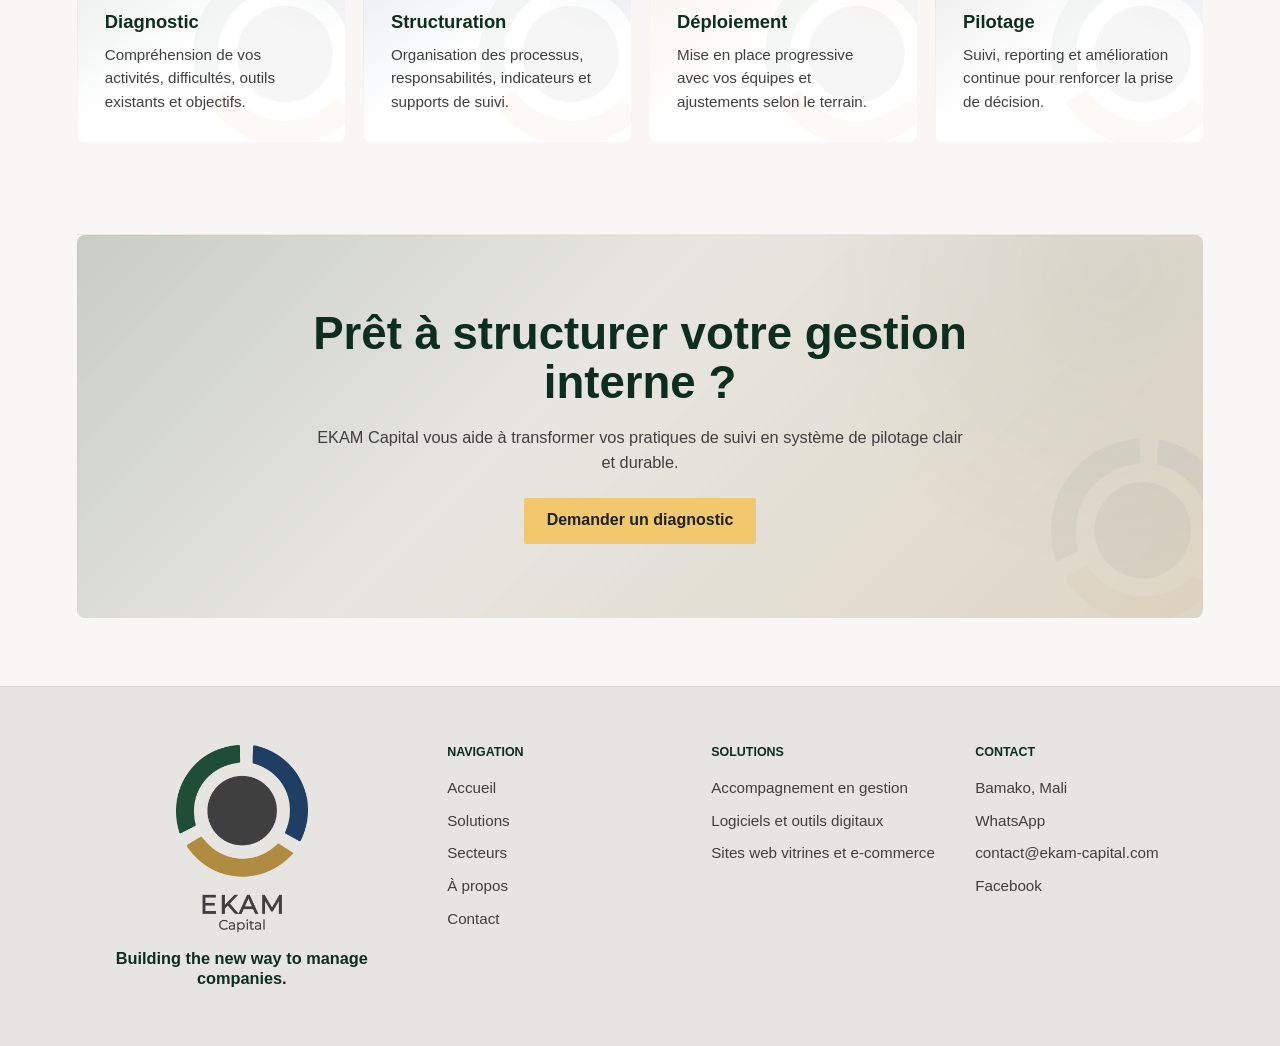
==== commit a63c6c21: "Update footer social links" ====
--- a/accompagnement-gestion.html
+++ b/accompagnement-gestion.html
@@ -8,6 +8,10 @@
       content="Accompagnement en gestion EKAM Capital : structuration, suivi interne, reporting, indicateurs et pilotage des organisations."
     />
     <title>Accompagnement en gestion - EKAM Capital</title>
+    <link rel="icon" href="/favicon.ico" sizes="any" />
+    <link rel="icon" type="image/svg+xml" href="/favicon.svg" />
+    <link rel="icon" type="image/png" sizes="96x96" href="/assets/favicon-96.png" />
+    <link rel="apple-touch-icon" href="/assets/apple-touch-icon.png" />
     <link rel="stylesheet" href="styles.css" />
   </head>
   <body>
@@ -121,7 +125,7 @@
       </div>
       <div class="footer-column">
         <h3>Contact</h3>
-        <span>Bamako, Mali</span><a href="https://wa.me/22372824157" target="_blank" rel="noreferrer">WhatsApp</a><a href="mailto:contact@ekam-capital.com">contact@ekam-capital.com</a><span>LinkedIn</span><span>Facebook</span>
+        <span>Bamako, Mali</span><a href="https://wa.me/22372824157" target="_blank" rel="noreferrer">WhatsApp</a><a href="mailto:contact@ekam-capital.com">contact@ekam-capital.com</a><a href="https://web.facebook.com/profile.php?id=61590374250069" target="_blank" rel="noreferrer">Facebook</a>
       </div>
     </footer>
     <a class="floating-whatsapp" href="https://wa.me/22372824157" target="_blank" rel="noreferrer" aria-label="Contacter EKAM Capital sur WhatsApp">
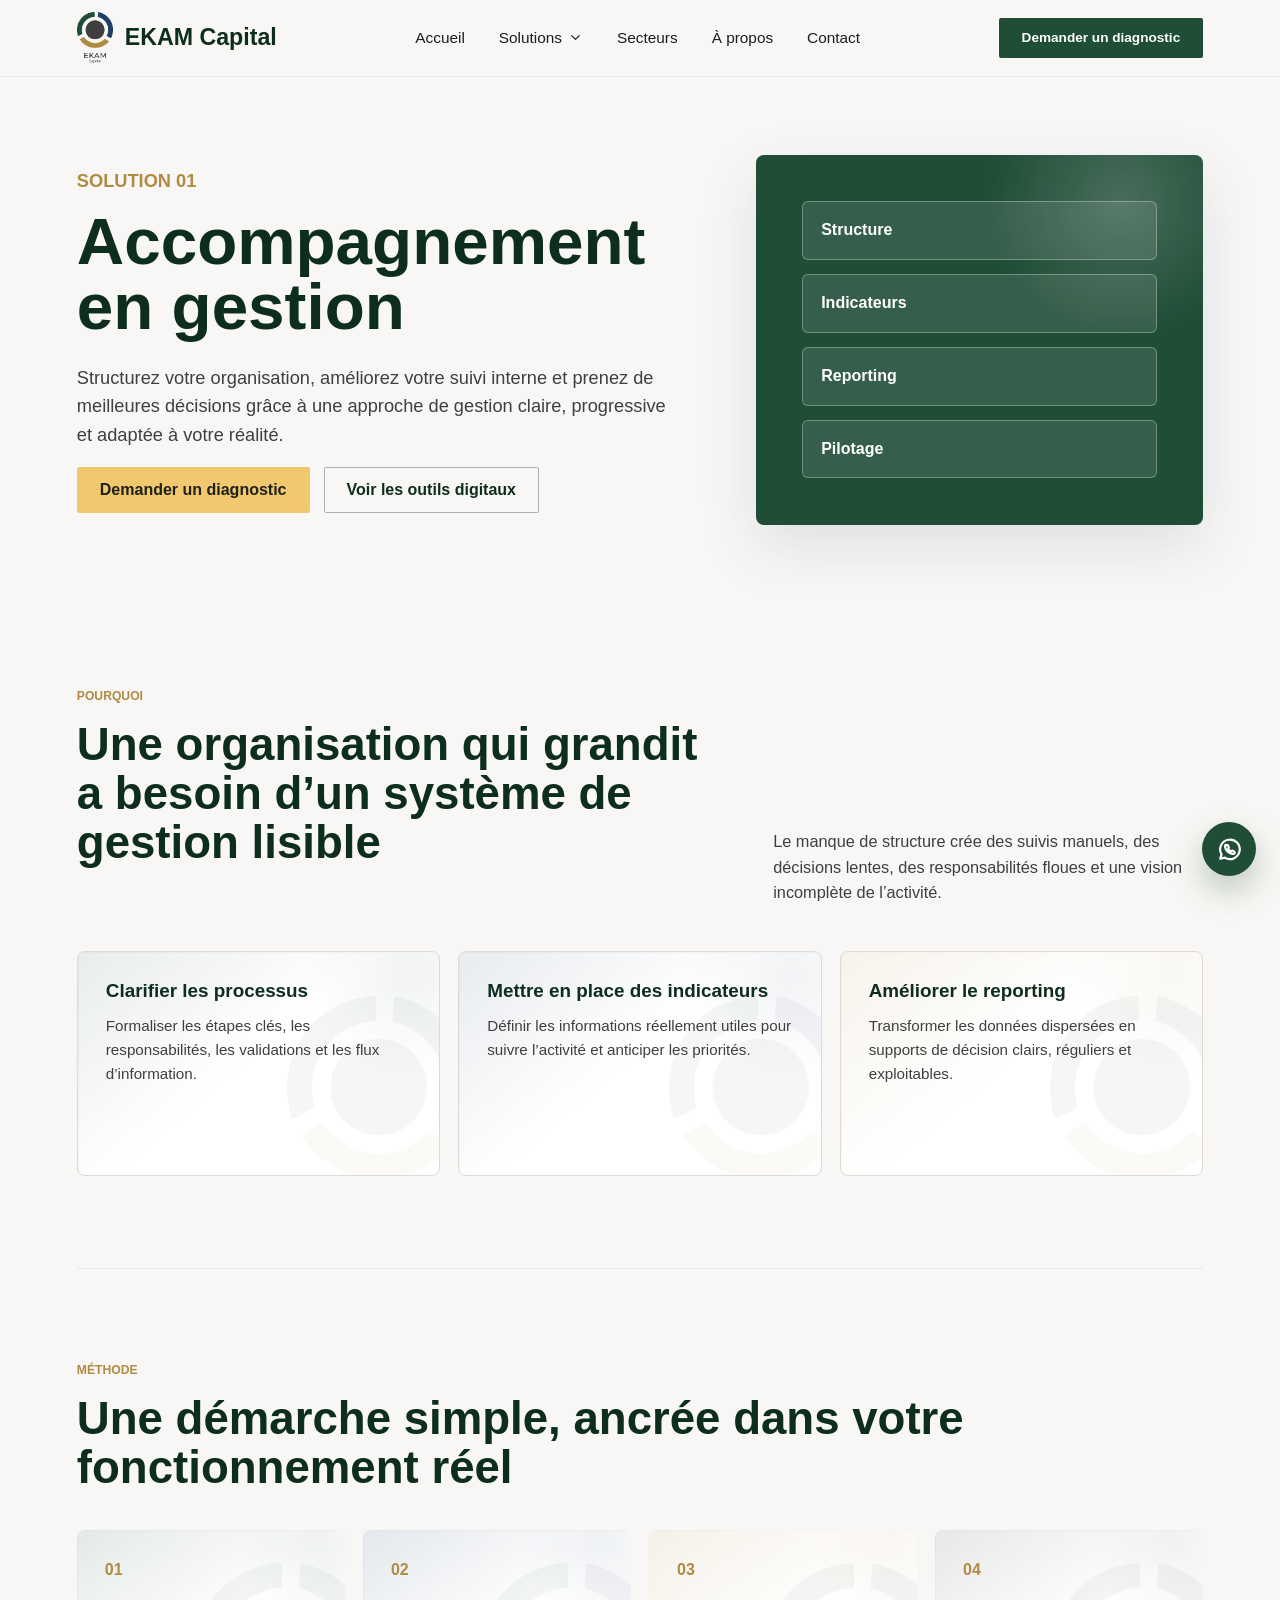
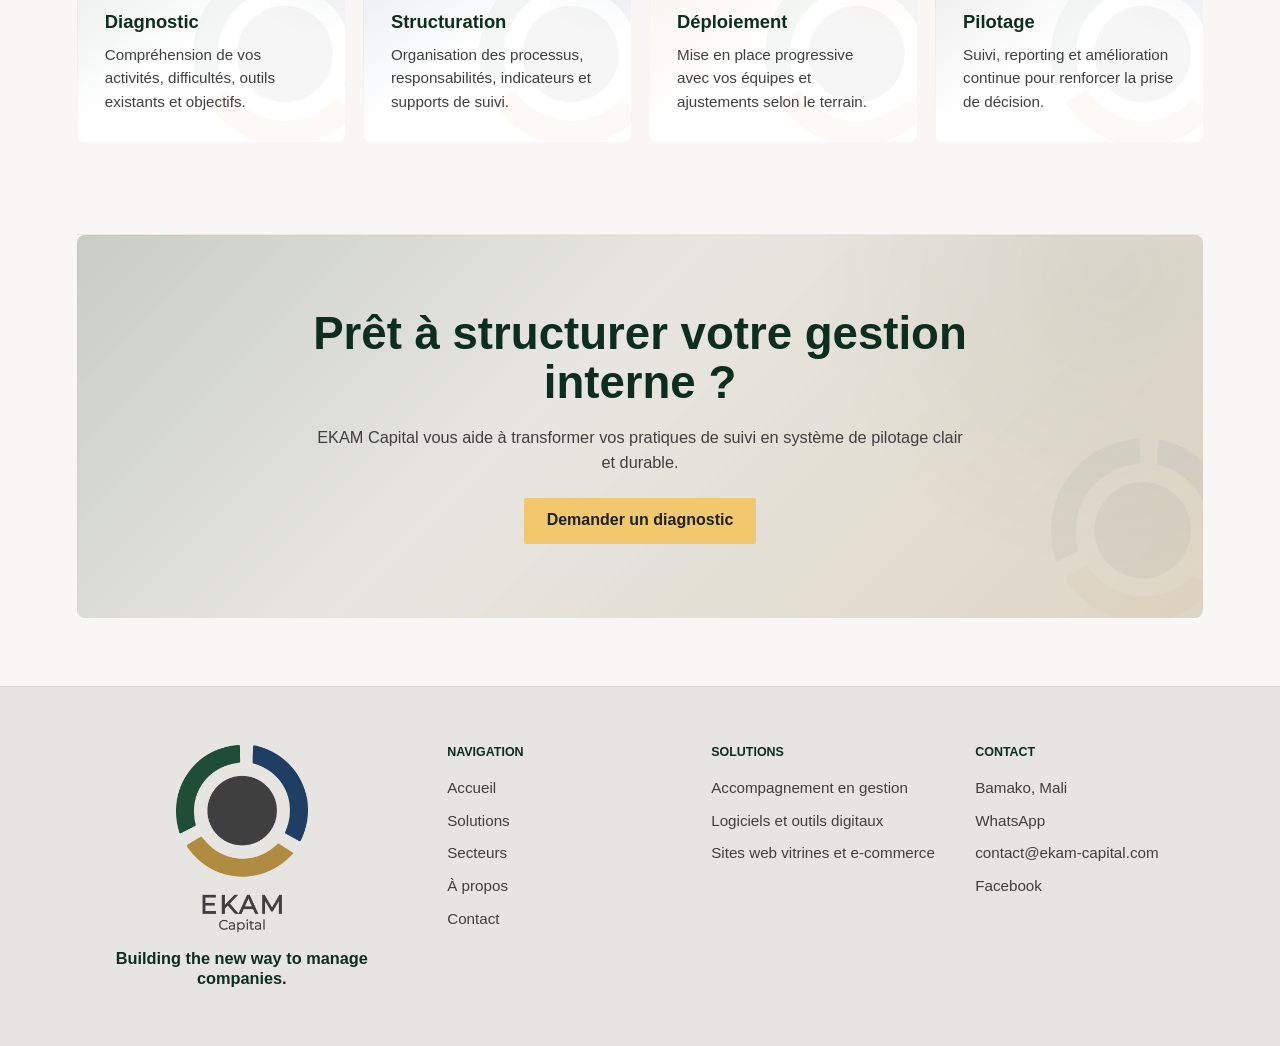
==== commit 0e7fbe4f: "Remove trailing periods from headings" ====
--- a/accompagnement-gestion.html
+++ b/accompagnement-gestion.html
@@ -69,7 +69,7 @@
         <div class="section-heading">
           <div>
             <span class="section-label">Pourquoi</span>
-            <h2>Une organisation qui grandit a besoin d’un système de gestion lisible.</h2>
+            <h2>Une organisation qui grandit a besoin d’un système de gestion lisible</h2>
           </div>
           <p>
             Le manque de structure crée des suivis manuels, des décisions lentes, des responsabilités floues et une
@@ -94,7 +94,7 @@
 
       <section class="method-section section-reveal">
         <span class="section-label">Méthode</span>
-        <h2>Une démarche simple, ancrée dans votre fonctionnement réel.</h2>
+        <h2>Une démarche simple, ancrée dans votre fonctionnement réel</h2>
         <div class="method-steps">
           <div><span>01</span><h3>Diagnostic</h3><p>Compréhension de vos activités, difficultés, outils existants et objectifs.</p></div>
           <div><span>02</span><h3>Structuration</h3><p>Organisation des processus, responsabilités, indicateurs et supports de suivi.</p></div>
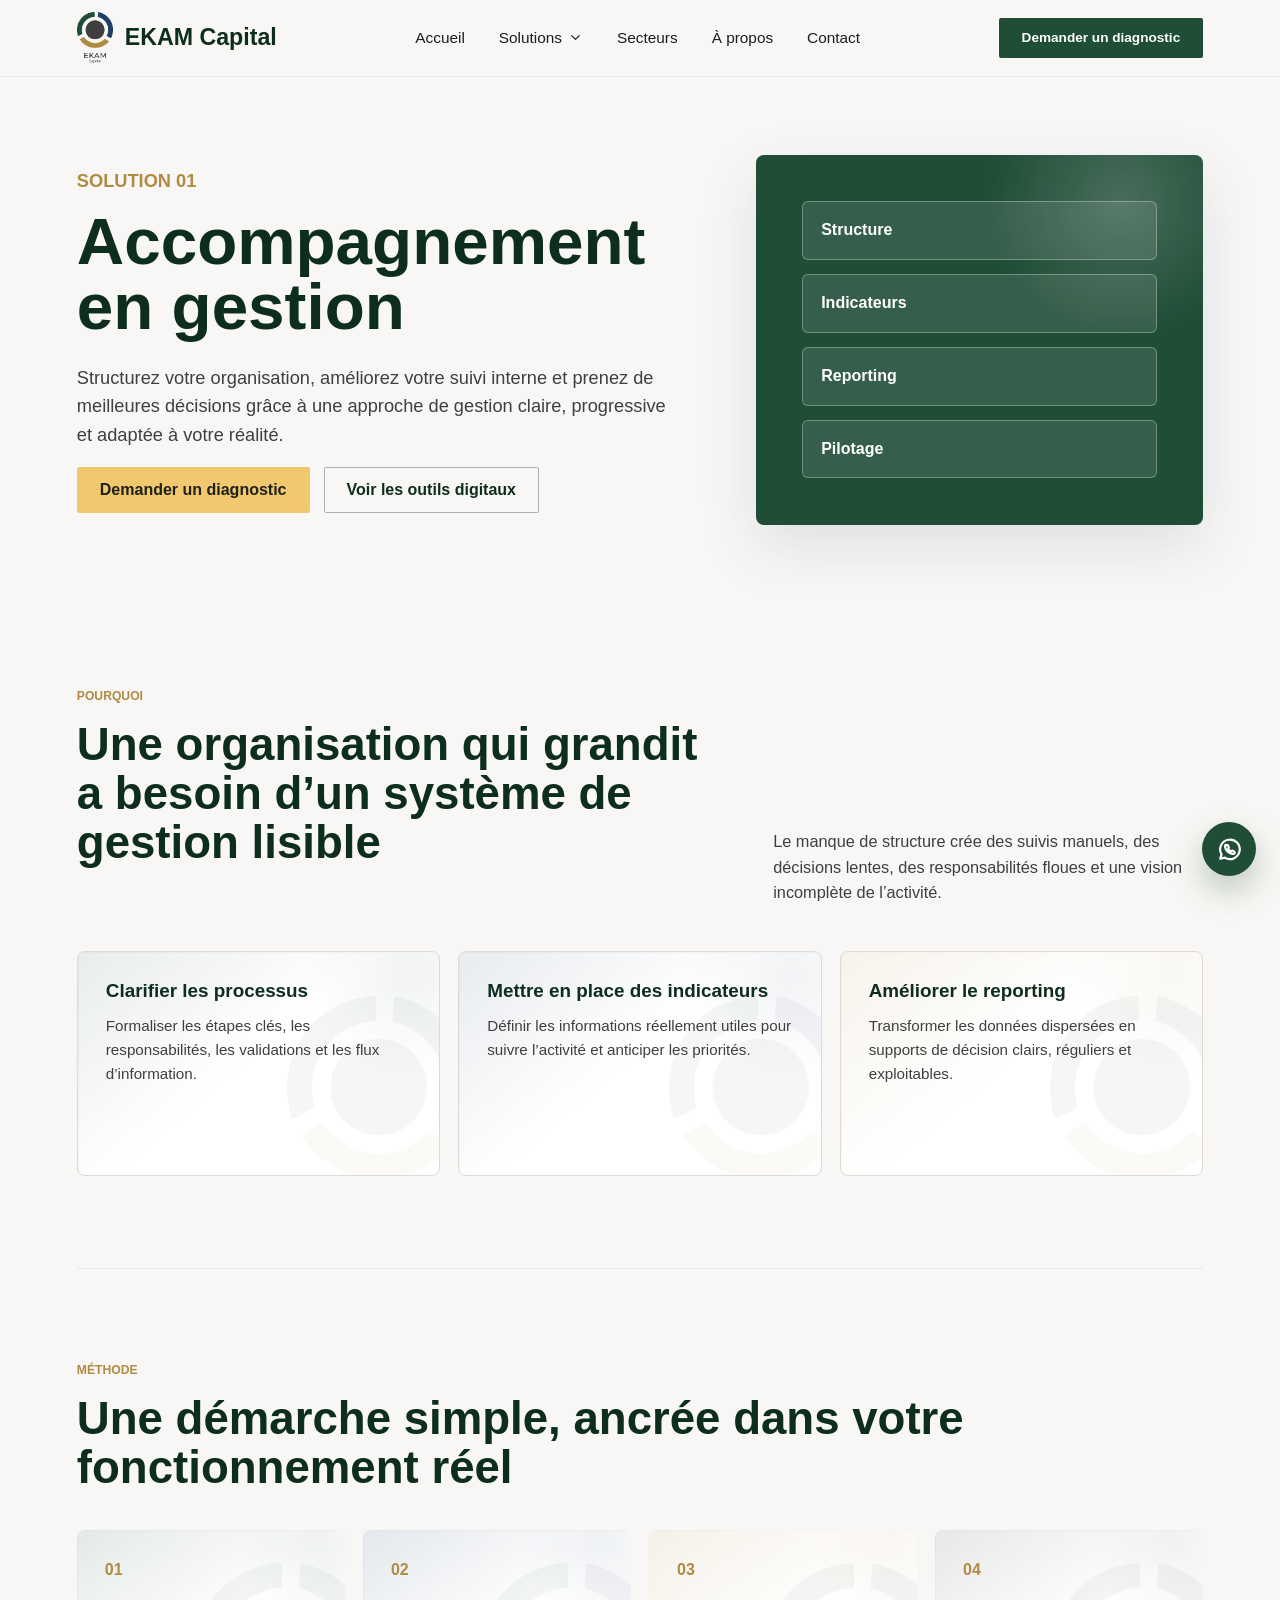
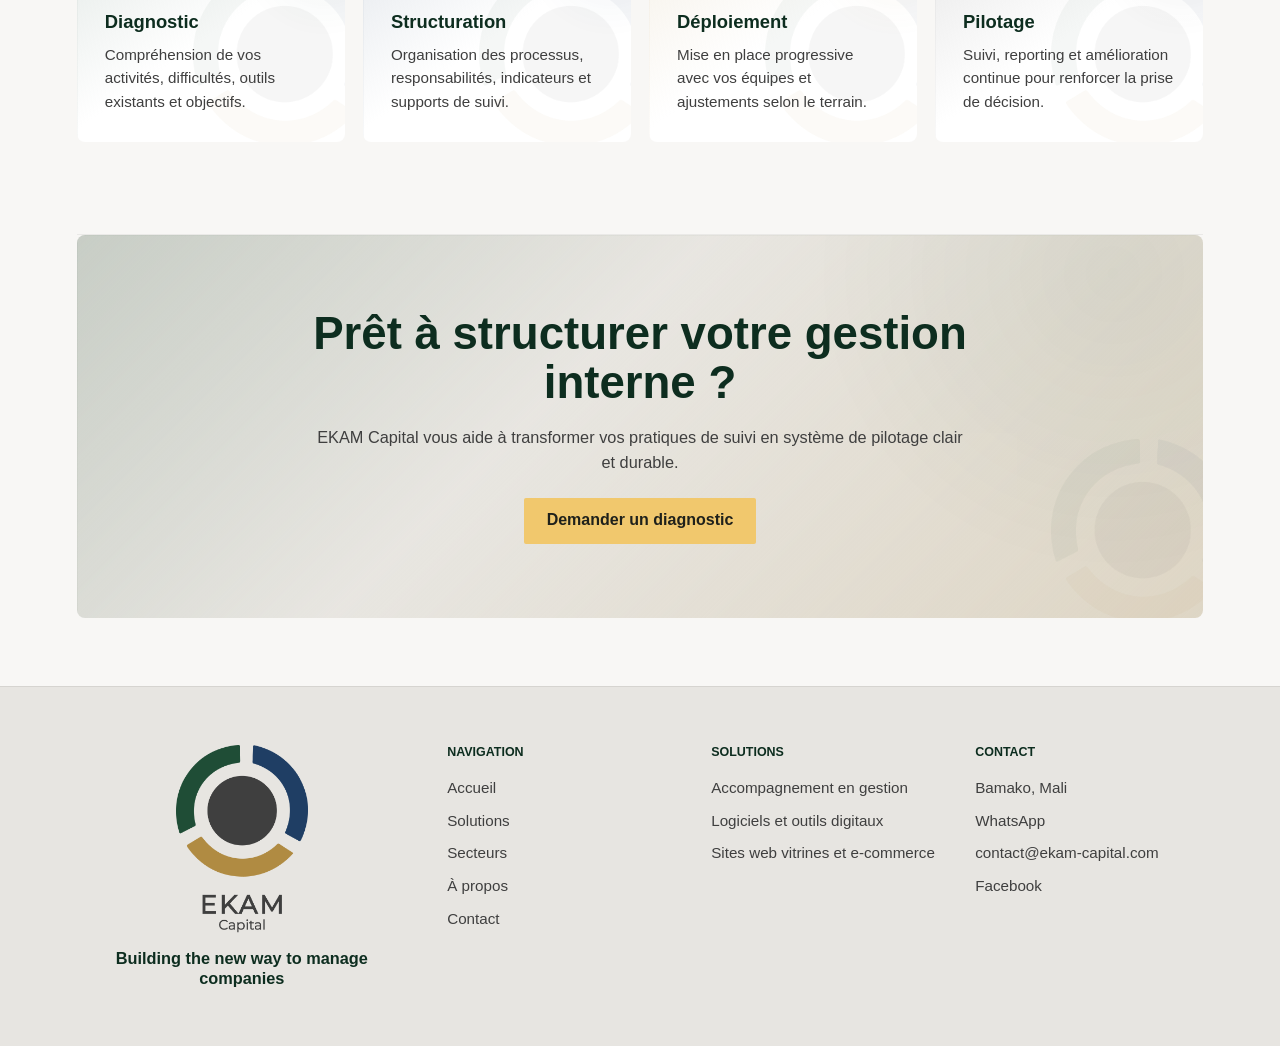
==== commit e493e62d: "Remove footer slogan period" ====
--- a/accompagnement-gestion.html
+++ b/accompagnement-gestion.html
@@ -113,7 +113,7 @@
     <footer class="site-footer">
       <div class="footer-brand">
         <img src="assets/ekam-logo.png" alt="EKAM Capital" />
-        <p>Building the new way to manage companies.</p>
+        <p>Building the new way to manage companies</p>
       </div>
       <div class="footer-column">
         <h3>Navigation</h3>
